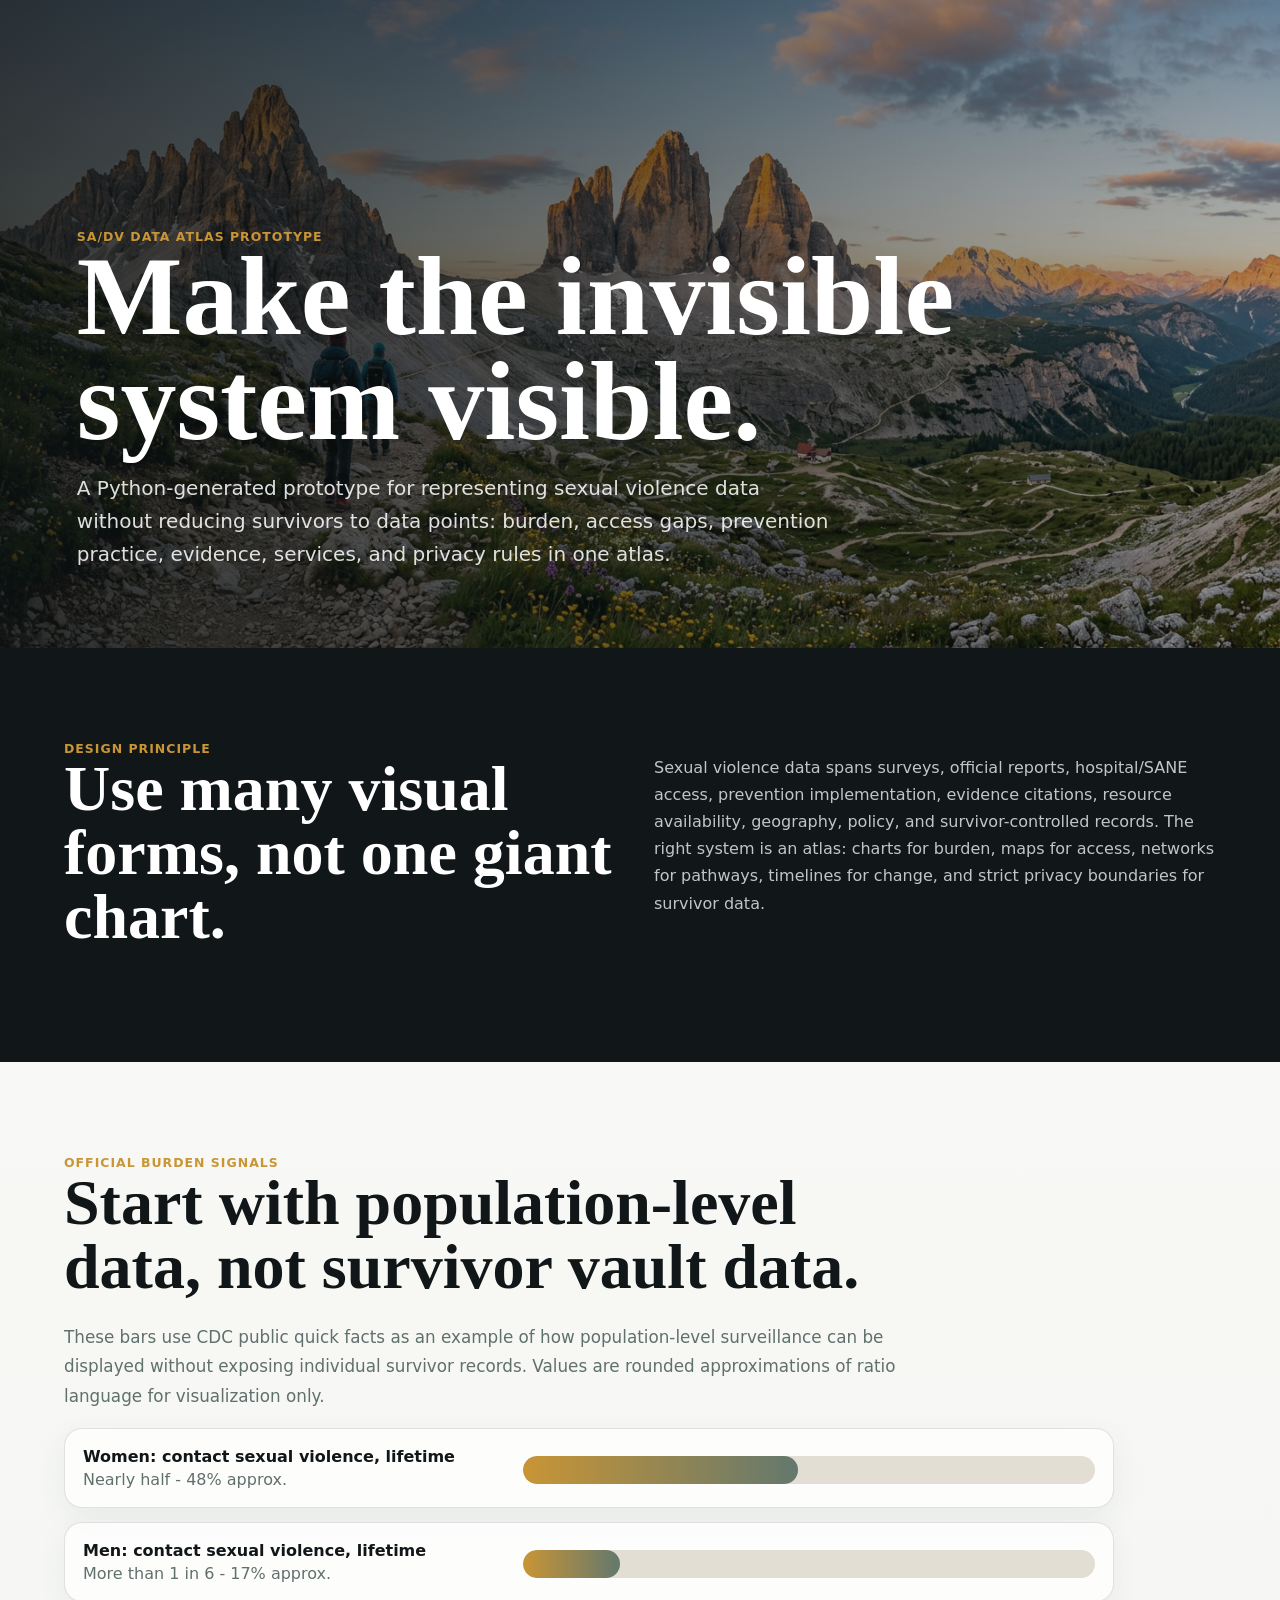
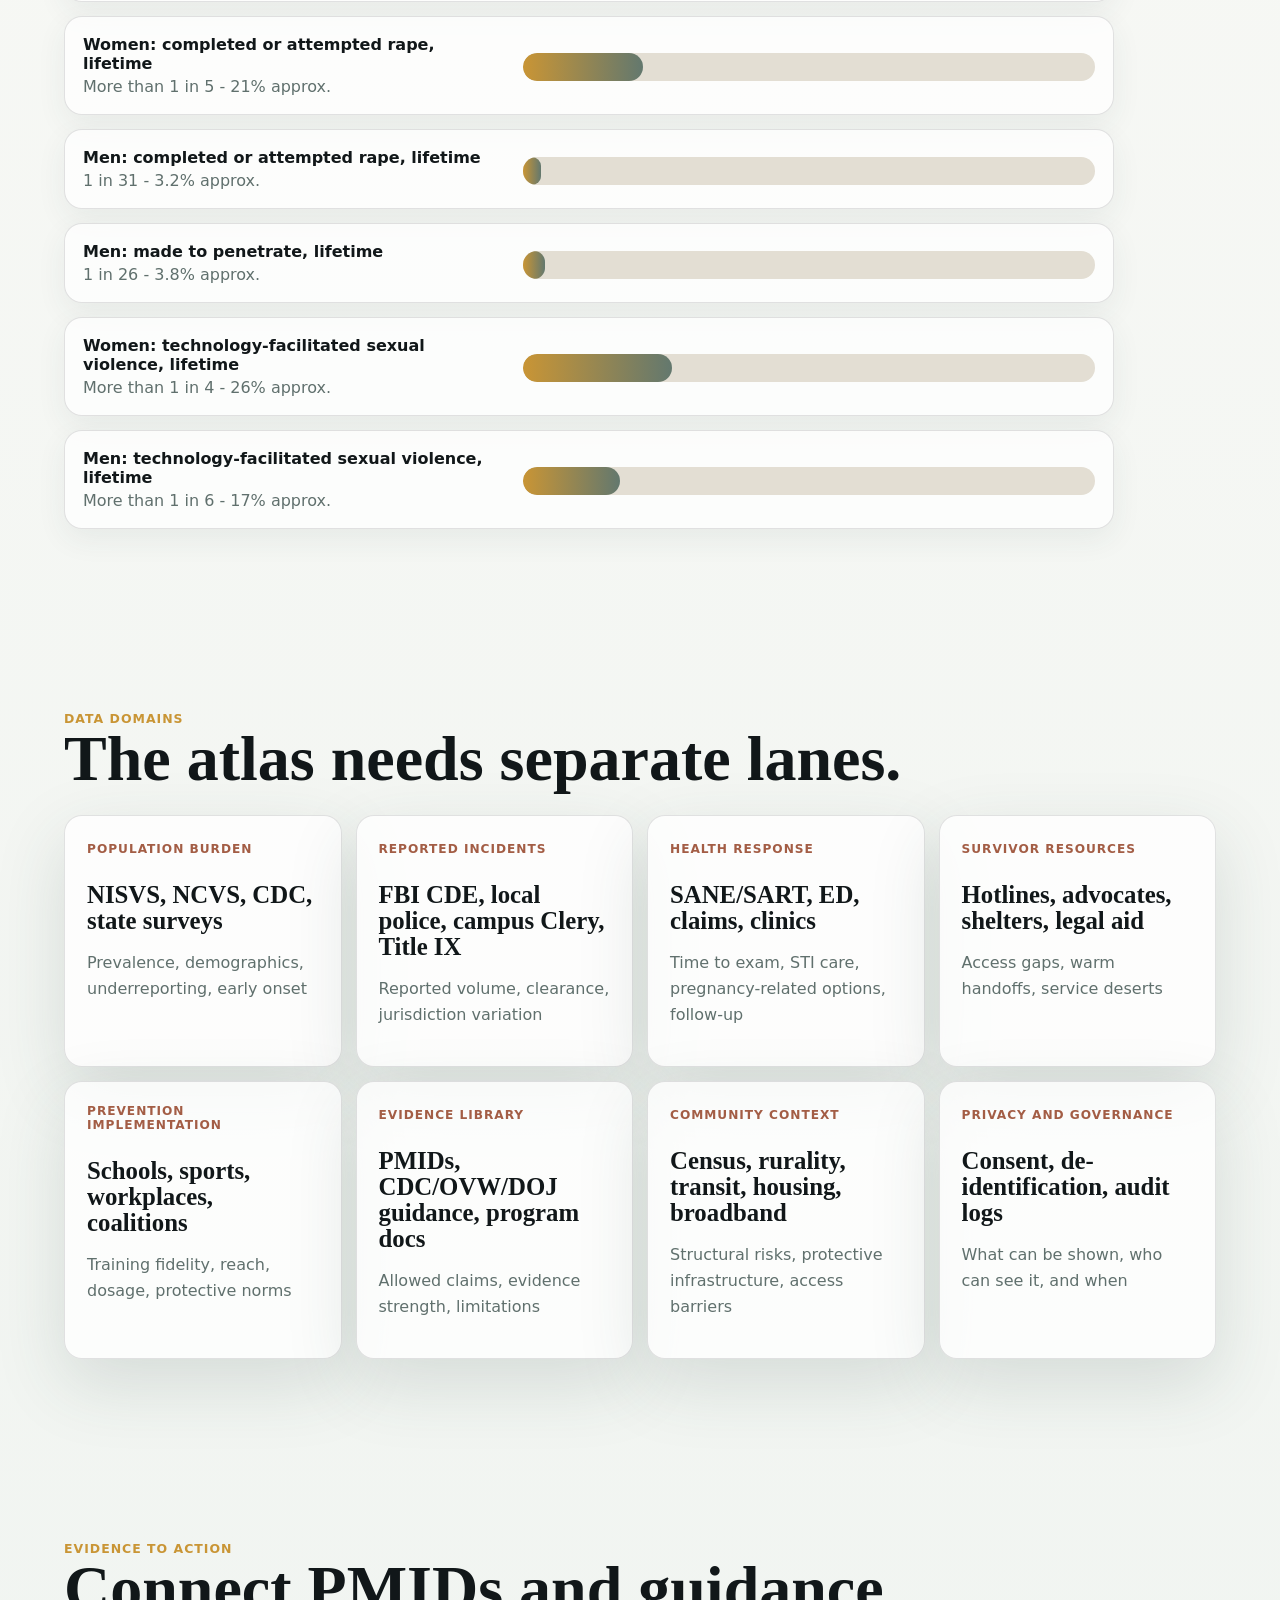
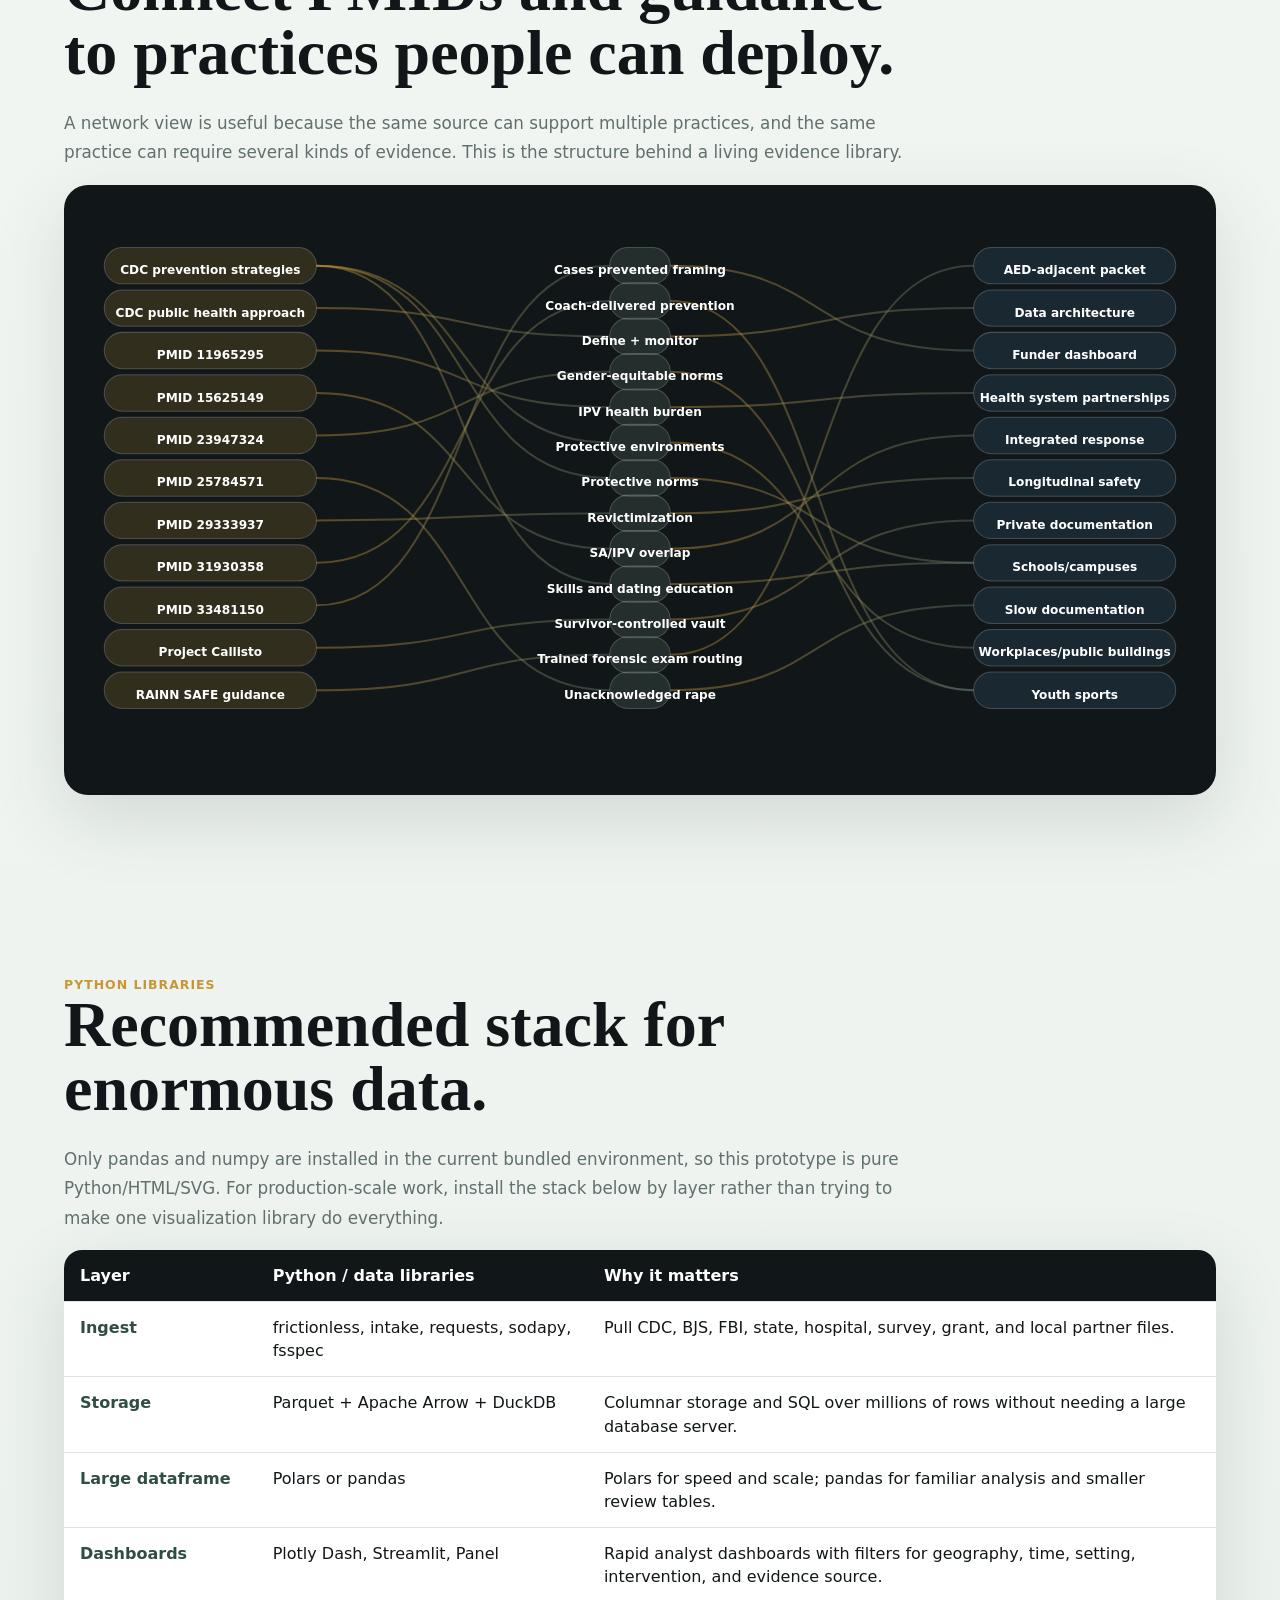
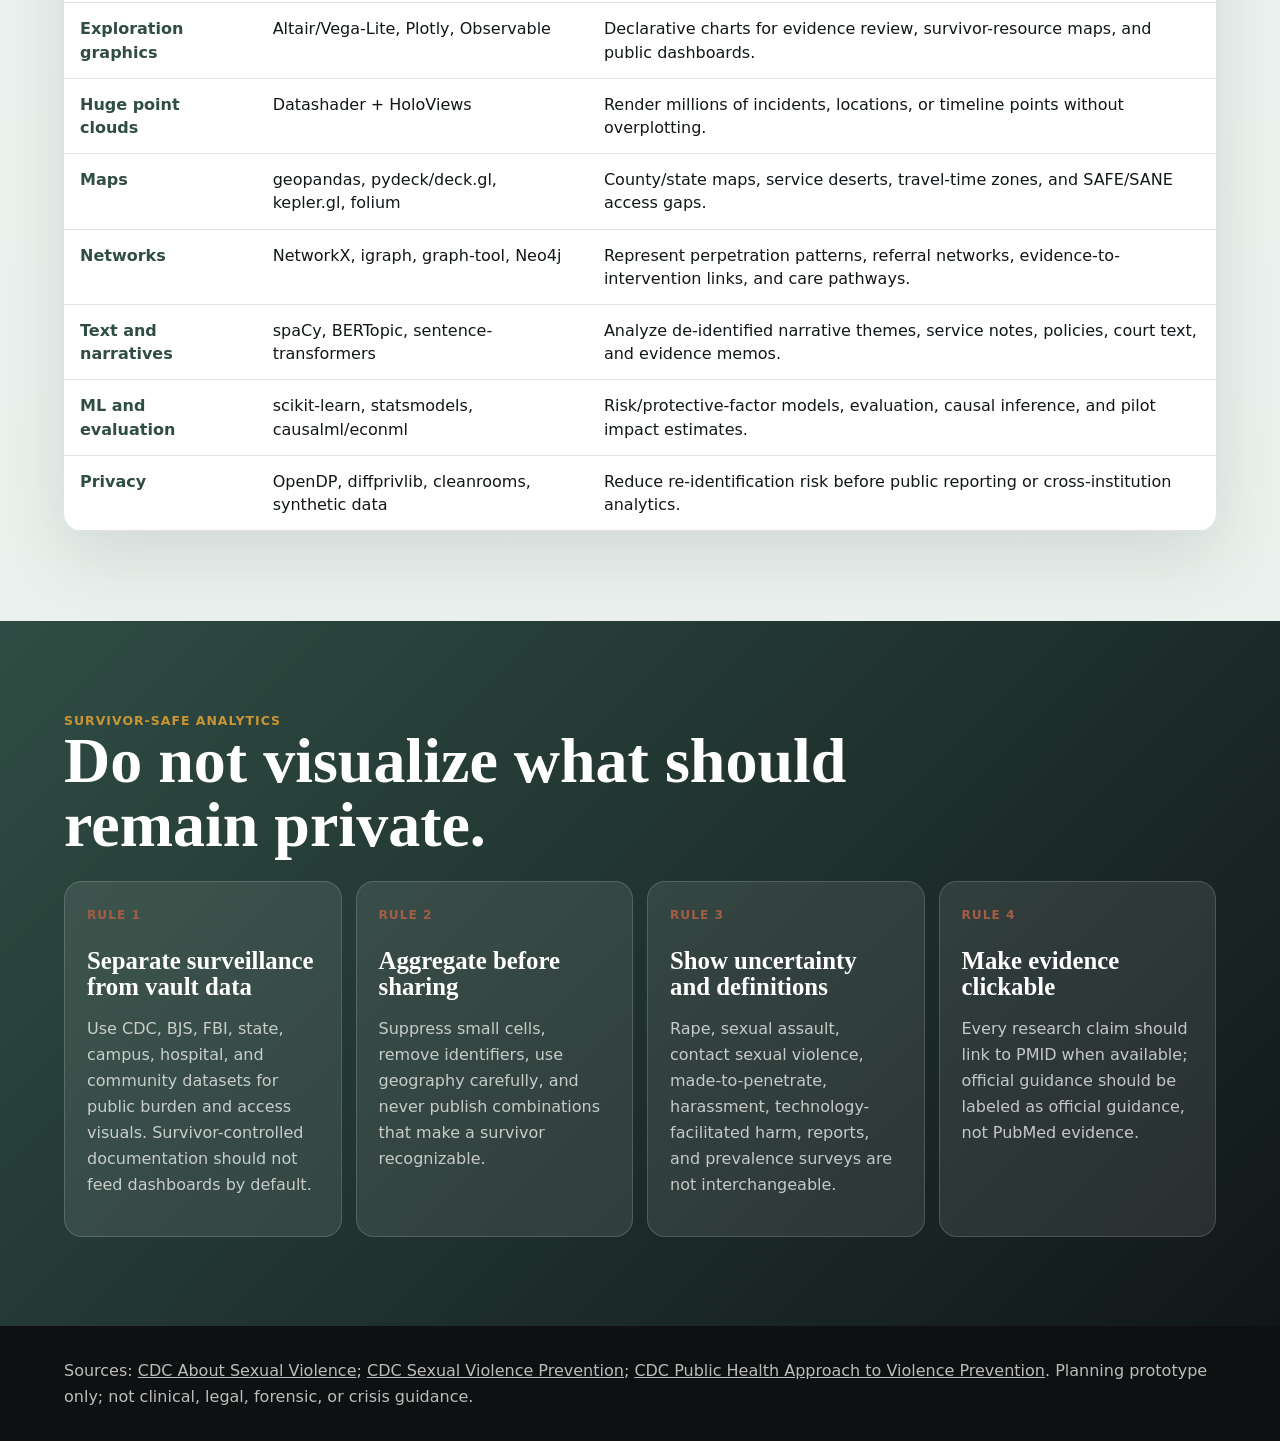
==== data-atlas.html @ 8b02bdd7 "Add survivor-centered redesign prototype" ====
<!doctype html>
<html lang="en">
<head>
  <meta charset="utf-8" />
  <meta name="viewport" content="width=device-width, initial-scale=1" />
  <title>SA/DV Data Atlas Prototype</title>
  <style>
    :root {
      --ink:#111719; --muted:#60706d; --paper:#f7f4ed; --white:#fff;
      --moss:#2f4d44; --sage:#63786e; --clay:#a35d45; --gold:#c99535; --blue:#365f7f;
      --line:rgba(17,23,25,.12); --shadow:0 24px 70px rgba(47,77,68,.15);
    }
    * { box-sizing:border-box; }
    body { margin:0; background:linear-gradient(180deg,#fbfaf7,#e8f0ec); color:var(--ink); font-family:Avenir Next,Segoe UI,system-ui,sans-serif; }
    header { min-height:72vh; padding:6vw; color:#fff; display:grid; align-content:end; background:linear-gradient(90deg,rgba(12,18,19,.82),rgba(12,18,19,.32)), url('./assets/mountain-path-resilience.png') center/cover; }
    h1,h2,h3 { font-family:Iowan Old Style, Palatino, Georgia, serif; letter-spacing:0; }
    h1 { max-width:880px; margin:0 0 18px; font-size:clamp(3rem,9vw,7rem); line-height:.94; }
    header p { max-width:760px; margin:0; color:rgba(255,255,255,.86); font-size:1.25rem; line-height:1.65; }
    main { padding:0; }
    section { padding:clamp(48px,7vw,92px) clamp(18px,5vw,72px); }
    .intro { background:#111719; color:#fff; display:grid; gap:28px; grid-template-columns:repeat(auto-fit,minmax(280px,1fr)); }
    .intro p { color:rgba(255,255,255,.75); line-height:1.7; }
    .kicker { color:var(--gold); font-weight:900; letter-spacing:.08em; text-transform:uppercase; font-size:.78rem; }
    h2 { max-width:880px; margin:0 0 24px; font-size:clamp(2rem,5vw,4.8rem); line-height:1; }
    .note { max-width:840px; color:var(--muted); line-height:1.75; font-size:1.05rem; }
    .bars { display:grid; gap:14px; max-width:1050px; }
    .bar-row { display:grid; grid-template-columns:minmax(260px,420px) 1fr; gap:20px; align-items:center; padding:18px; background:rgba(255,255,255,.72); border:1px solid var(--line); border-radius:18px; box-shadow:0 10px 30px rgba(47,77,68,.07); }
    .bar-row strong,.bar-row span { display:block; }
    .bar-row span { color:var(--muted); margin-top:4px; }
    .bar { display:block; height:28px; border-radius:999px; background:#e3ded3; overflow:hidden; }
    .bar i { display:block; height:100%; border-radius:999px; background:linear-gradient(90deg,var(--gold),var(--sage)); }
    .cards { display:grid; grid-template-columns:repeat(auto-fit,minmax(240px,1fr)); gap:14px; }
    .cards article { min-height:210px; padding:22px; border-radius:18px; background:rgba(255,255,255,.78); border:1px solid var(--line); box-shadow:var(--shadow); }
    .cards span { display:inline-block; color:var(--clay); font-weight:900; font-size:.76rem; letter-spacing:.08em; text-transform:uppercase; margin-bottom:26px; }
    .cards h3 { margin:0 0 10px; font-size:1.55rem; line-height:1.05; }
    .cards p { color:var(--muted); line-height:1.62; }
    .network-wrap { overflow:auto; border-radius:24px; background:#111719; padding:20px; box-shadow:var(--shadow); }
    .network { min-width:980px; width:100%; }
    .network path { fill:none; stroke:url(#line); stroke-width:2; opacity:.42; }
    .node rect { fill:rgba(255,255,255,.1); stroke:rgba(255,255,255,.2); }
    .node.source rect { fill:rgba(201,149,53,.18); }
    .node.bridge rect { fill:rgba(99,120,110,.24); }
    .node.target rect { fill:rgba(54,95,127,.24); }
    .node text { fill:#fff; font-size:12px; font-weight:800; text-anchor:middle; dominant-baseline:middle; }
    table { width:100%; border-collapse:collapse; background:#fff; border-radius:18px; overflow:hidden; box-shadow:var(--shadow); }
    th,td { padding:14px 16px; border-bottom:1px solid var(--line); vertical-align:top; text-align:left; line-height:1.45; }
    th { background:#111719; color:#fff; }
    td:first-child { font-weight:900; color:var(--moss); }
    .privacy { background:linear-gradient(135deg,#2f4d44,#111719); color:#fff; }
    .privacy .cards article { background:rgba(255,255,255,.09); border-color:rgba(255,255,255,.16); box-shadow:none; }
    .privacy .cards p { color:rgba(255,255,255,.72); }
    .privacy .cards h3 { color:#fff; }
    footer { padding:32px clamp(18px,5vw,72px); background:#0e1011; color:rgba(255,255,255,.72); line-height:1.6; }
    a { color:inherit; }
    
    @media (max-width:720px) {
      header { min-height:72vh; padding:24px; background-position:38% center; }
      h1 { font-size:clamp(2.6rem,14vw,4.8rem); }
      header p { font-size:1.05rem; }
      section { padding:44px 18px; }
      .bar-row { grid-template-columns:1fr; }
      .cards article { min-height:auto; }
      table { display:block; overflow-x:auto; white-space:normal; }
      th,td { min-width:12rem; }
      .network-wrap { margin-inline:-18px; border-radius:0; }
    }

  </style>
</head>
<body>
<header>
  <span class="kicker">SA/DV Data Atlas Prototype</span>
  <h1>Make the invisible system visible.</h1>
  <p>A Python-generated prototype for representing sexual violence data without reducing survivors to data points: burden, access gaps, prevention practice, evidence, services, and privacy rules in one atlas.</p>
</header>
<main>
  <section class="intro">
    <div>
      <span class="kicker">Design principle</span>
      <h2>Use many visual forms, not one giant chart.</h2>
    </div>
    <p>Sexual violence data spans surveys, official reports, hospital/SANE access, prevention implementation, evidence citations, resource availability, geography, policy, and survivor-controlled records. The right system is an atlas: charts for burden, maps for access, networks for pathways, timelines for change, and strict privacy boundaries for survivor data.</p>
  </section>

  <section>
    <span class="kicker">Official burden signals</span>
    <h2>Start with population-level data, not survivor vault data.</h2>
    <p class="note">These bars use CDC public quick facts as an example of how population-level surveillance can be displayed without exposing individual survivor records. Values are rounded approximations of ratio language for visualization only.</p>
    <div class="bars">

            <article class="bar-row">
              <div>
                <strong>Women: contact sexual violence, lifetime</strong>
                <span>Nearly half - 48% approx.</span>
              </div>
              <a href="https://www.cdc.gov/sexual-violence/about/index.html" target="_blank" rel="noreferrer" aria-label="Open source for Women: contact sexual violence, lifetime">
                <span class="bar"><i style="width:48%"></i></span>
              </a>
            </article>
            

            <article class="bar-row">
              <div>
                <strong>Men: contact sexual violence, lifetime</strong>
                <span>More than 1 in 6 - 17% approx.</span>
              </div>
              <a href="https://www.cdc.gov/sexual-violence/about/index.html" target="_blank" rel="noreferrer" aria-label="Open source for Men: contact sexual violence, lifetime">
                <span class="bar"><i style="width:17%"></i></span>
              </a>
            </article>
            

            <article class="bar-row">
              <div>
                <strong>Women: completed or attempted rape, lifetime</strong>
                <span>More than 1 in 5 - 21% approx.</span>
              </div>
              <a href="https://www.cdc.gov/sexual-violence/about/index.html" target="_blank" rel="noreferrer" aria-label="Open source for Women: completed or attempted rape, lifetime">
                <span class="bar"><i style="width:21%"></i></span>
              </a>
            </article>
            

            <article class="bar-row">
              <div>
                <strong>Men: completed or attempted rape, lifetime</strong>
                <span>1 in 31 - 3.2% approx.</span>
              </div>
              <a href="https://www.cdc.gov/sexual-violence/about/index.html" target="_blank" rel="noreferrer" aria-label="Open source for Men: completed or attempted rape, lifetime">
                <span class="bar"><i style="width:3.2%"></i></span>
              </a>
            </article>
            

            <article class="bar-row">
              <div>
                <strong>Men: made to penetrate, lifetime</strong>
                <span>1 in 26 - 3.8% approx.</span>
              </div>
              <a href="https://www.cdc.gov/sexual-violence/about/index.html" target="_blank" rel="noreferrer" aria-label="Open source for Men: made to penetrate, lifetime">
                <span class="bar"><i style="width:3.8%"></i></span>
              </a>
            </article>
            

            <article class="bar-row">
              <div>
                <strong>Women: technology-facilitated sexual violence, lifetime</strong>
                <span>More than 1 in 4 - 26% approx.</span>
              </div>
              <a href="https://www.cdc.gov/sexual-violence/about/index.html" target="_blank" rel="noreferrer" aria-label="Open source for Women: technology-facilitated sexual violence, lifetime">
                <span class="bar"><i style="width:26%"></i></span>
              </a>
            </article>
            

            <article class="bar-row">
              <div>
                <strong>Men: technology-facilitated sexual violence, lifetime</strong>
                <span>More than 1 in 6 - 17% approx.</span>
              </div>
              <a href="https://www.cdc.gov/sexual-violence/about/index.html" target="_blank" rel="noreferrer" aria-label="Open source for Men: technology-facilitated sexual violence, lifetime">
                <span class="bar"><i style="width:17%"></i></span>
              </a>
            </article>
            
</div>
  </section>

  <section>
    <span class="kicker">Data domains</span>
    <h2>The atlas needs separate lanes.</h2>
    <div class="cards">
<article><span>Population burden</span><h3>NISVS, NCVS, CDC, state surveys</h3><p>Prevalence, demographics, underreporting, early onset</p></article>
<article><span>Reported incidents</span><h3>FBI CDE, local police, campus Clery, Title IX</h3><p>Reported volume, clearance, jurisdiction variation</p></article>
<article><span>Health response</span><h3>SANE/SART, ED, claims, clinics</h3><p>Time to exam, STI care, pregnancy-related options, follow-up</p></article>
<article><span>Survivor resources</span><h3>Hotlines, advocates, shelters, legal aid</h3><p>Access gaps, warm handoffs, service deserts</p></article>
<article><span>Prevention implementation</span><h3>Schools, sports, workplaces, coalitions</h3><p>Training fidelity, reach, dosage, protective norms</p></article>
<article><span>Evidence library</span><h3>PMIDs, CDC/OVW/DOJ guidance, program docs</h3><p>Allowed claims, evidence strength, limitations</p></article>
<article><span>Community context</span><h3>Census, rurality, transit, housing, broadband</h3><p>Structural risks, protective infrastructure, access barriers</p></article>
<article><span>Privacy and governance</span><h3>Consent, de-identification, audit logs</h3><p>What can be shown, who can see it, and when</p></article>
</div>
  </section>

  <section>
    <span class="kicker">Evidence to action</span>
    <h2>Connect PMIDs and guidance to practices people can deploy.</h2>
    <p class="note">A network view is useful because the same source can support multiple practices, and the same practice can require several kinds of evidence. This is the structure behind a living evidence library.</p>
    <div class="network-wrap"><svg class="network" viewBox="0 0 1100 560" role="img" aria-label="Evidence to practice network">
<defs><linearGradient id="line" x1="0" x2="1"><stop stop-color="#c99535"/><stop offset="1" stop-color="#63786e"/></linearGradient></defs>
<path d="M 230 102.0 C 390 102.0, 360 130.0, 520 130.0" />
<path d="M 580 130.0 C 740 130.0, 710 102.0, 880 102.0" />
<path d="M 230 60.0 C 390 60.0, 360 270.0, 520 270.0" />
<path d="M 580 270.0 C 740 270.0, 710 354.0, 880 354.0" />
<path d="M 230 60.0 C 390 60.0, 360 375.0, 520 375.0" />
<path d="M 580 375.0 C 740 375.0, 710 354.0, 880 354.0" />
<path d="M 230 60.0 C 390 60.0, 360 235.0, 520 235.0" />
<path d="M 580 235.0 C 740 235.0, 710 438.0, 880 438.0" />
<path d="M 230 354.0 C 390 354.0, 360 95.0, 520 95.0" />
<path d="M 580 95.0 C 740 95.0, 710 480.0, 880 480.0" />
<path d="M 230 396.0 C 390 396.0, 360 60.0, 520 60.0" />
<path d="M 580 60.0 C 740 60.0, 710 144.0, 880 144.0" />
<path d="M 230 228.0 C 390 228.0, 360 165.0, 520 165.0" />
<path d="M 580 165.0 C 740 165.0, 710 480.0, 880 480.0" />
<path d="M 230 186.0 C 390 186.0, 360 340.0, 520 340.0" />
<path d="M 580 340.0 C 740 340.0, 710 228.0, 880 228.0" />
<path d="M 230 144.0 C 390 144.0, 360 200.0, 520 200.0" />
<path d="M 580 200.0 C 740 200.0, 710 186.0, 880 186.0" />
<path d="M 230 270.0 C 390 270.0, 360 480.0, 520 480.0" />
<path d="M 580 480.0 C 740 480.0, 710 396.0, 880 396.0" />
<path d="M 230 312.0 C 390 312.0, 360 305.0, 520 305.0" />
<path d="M 580 305.0 C 740 305.0, 710 270.0, 880 270.0" />
<path d="M 230 438.0 C 390 438.0, 360 410.0, 520 410.0" />
<path d="M 580 410.0 C 740 410.0, 710 312.0, 880 312.0" />
<path d="M 230 480.0 C 390 480.0, 360 445.0, 520 445.0" />
<path d="M 580 445.0 C 740 445.0, 710 60.0, 880 60.0" />
<g class="node source"><rect x="20" y="42.0" width="210" height="36" rx="18"/><text x="125" y="65.0">CDC prevention strategies</text></g>
<g class="node source"><rect x="20" y="84.0" width="210" height="36" rx="18"/><text x="125" y="107.0">CDC public health approach</text></g>
<g class="node source"><rect x="20" y="126.0" width="210" height="36" rx="18"/><text x="125" y="149.0">PMID 11965295</text></g>
<g class="node source"><rect x="20" y="168.0" width="210" height="36" rx="18"/><text x="125" y="191.0">PMID 15625149</text></g>
<g class="node source"><rect x="20" y="210.0" width="210" height="36" rx="18"/><text x="125" y="233.0">PMID 23947324</text></g>
<g class="node source"><rect x="20" y="252.0" width="210" height="36" rx="18"/><text x="125" y="275.0">PMID 25784571</text></g>
<g class="node source"><rect x="20" y="294.0" width="210" height="36" rx="18"/><text x="125" y="317.0">PMID 29333937</text></g>
<g class="node source"><rect x="20" y="336.0" width="210" height="36" rx="18"/><text x="125" y="359.0">PMID 31930358</text></g>
<g class="node source"><rect x="20" y="378.0" width="210" height="36" rx="18"/><text x="125" y="401.0">PMID 33481150</text></g>
<g class="node source"><rect x="20" y="420.0" width="210" height="36" rx="18"/><text x="125" y="443.0">Project Callisto</text></g>
<g class="node source"><rect x="20" y="462.0" width="210" height="36" rx="18"/><text x="125" y="485.0">RAINN SAFE guidance</text></g>
<g class="node bridge"><rect x="520" y="42.0" width="60" height="36" rx="18"/><text x="550" y="65.0">Cases prevented framing</text></g>
<g class="node bridge"><rect x="520" y="77.0" width="60" height="36" rx="18"/><text x="550" y="100.0">Coach-delivered prevention</text></g>
<g class="node bridge"><rect x="520" y="112.0" width="60" height="36" rx="18"/><text x="550" y="135.0">Define + monitor</text></g>
<g class="node bridge"><rect x="520" y="147.0" width="60" height="36" rx="18"/><text x="550" y="170.0">Gender-equitable norms</text></g>
<g class="node bridge"><rect x="520" y="182.0" width="60" height="36" rx="18"/><text x="550" y="205.0">IPV health burden</text></g>
<g class="node bridge"><rect x="520" y="217.0" width="60" height="36" rx="18"/><text x="550" y="240.0">Protective environments</text></g>
<g class="node bridge"><rect x="520" y="252.0" width="60" height="36" rx="18"/><text x="550" y="275.0">Protective norms</text></g>
<g class="node bridge"><rect x="520" y="287.0" width="60" height="36" rx="18"/><text x="550" y="310.0">Revictimization</text></g>
<g class="node bridge"><rect x="520" y="322.0" width="60" height="36" rx="18"/><text x="550" y="345.0">SA/IPV overlap</text></g>
<g class="node bridge"><rect x="520" y="357.0" width="60" height="36" rx="18"/><text x="550" y="380.0">Skills and dating education</text></g>
<g class="node bridge"><rect x="520" y="392.0" width="60" height="36" rx="18"/><text x="550" y="415.0">Survivor-controlled vault</text></g>
<g class="node bridge"><rect x="520" y="427.0" width="60" height="36" rx="18"/><text x="550" y="450.0">Trained forensic exam routing</text></g>
<g class="node bridge"><rect x="520" y="462.0" width="60" height="36" rx="18"/><text x="550" y="485.0">Unacknowledged rape</text></g>
<g class="node target"><rect x="880" y="42.0" width="200" height="36" rx="18"/><text x="980" y="65.0">AED-adjacent packet</text></g>
<g class="node target"><rect x="880" y="84.0" width="200" height="36" rx="18"/><text x="980" y="107.0">Data architecture</text></g>
<g class="node target"><rect x="880" y="126.0" width="200" height="36" rx="18"/><text x="980" y="149.0">Funder dashboard</text></g>
<g class="node target"><rect x="880" y="168.0" width="200" height="36" rx="18"/><text x="980" y="191.0">Health system partnerships</text></g>
<g class="node target"><rect x="880" y="210.0" width="200" height="36" rx="18"/><text x="980" y="233.0">Integrated response</text></g>
<g class="node target"><rect x="880" y="252.0" width="200" height="36" rx="18"/><text x="980" y="275.0">Longitudinal safety</text></g>
<g class="node target"><rect x="880" y="294.0" width="200" height="36" rx="18"/><text x="980" y="317.0">Private documentation</text></g>
<g class="node target"><rect x="880" y="336.0" width="200" height="36" rx="18"/><text x="980" y="359.0">Schools/campuses</text></g>
<g class="node target"><rect x="880" y="378.0" width="200" height="36" rx="18"/><text x="980" y="401.0">Slow documentation</text></g>
<g class="node target"><rect x="880" y="420.0" width="200" height="36" rx="18"/><text x="980" y="443.0">Workplaces/public buildings</text></g>
<g class="node target"><rect x="880" y="462.0" width="200" height="36" rx="18"/><text x="980" y="485.0">Youth sports</text></g>
</svg></div>
  </section>

  <section>
    <span class="kicker">Python libraries</span>
    <h2>Recommended stack for enormous data.</h2>
    <p class="note">Only pandas and numpy are installed in the current bundled environment, so this prototype is pure Python/HTML/SVG. For production-scale work, install the stack below by layer rather than trying to make one visualization library do everything.</p>
    <table><thead><tr><th>Layer</th><th>Python / data libraries</th><th>Why it matters</th></tr></thead><tbody>
<tr><td>Ingest</td><td>frictionless, intake, requests, sodapy, fsspec</td><td>Pull CDC, BJS, FBI, state, hospital, survey, grant, and local partner files.</td></tr>
<tr><td>Storage</td><td>Parquet + Apache Arrow + DuckDB</td><td>Columnar storage and SQL over millions of rows without needing a large database server.</td></tr>
<tr><td>Large dataframe</td><td>Polars or pandas</td><td>Polars for speed and scale; pandas for familiar analysis and smaller review tables.</td></tr>
<tr><td>Dashboards</td><td>Plotly Dash, Streamlit, Panel</td><td>Rapid analyst dashboards with filters for geography, time, setting, intervention, and evidence source.</td></tr>
<tr><td>Exploration graphics</td><td>Altair/Vega-Lite, Plotly, Observable</td><td>Declarative charts for evidence review, survivor-resource maps, and public dashboards.</td></tr>
<tr><td>Huge point clouds</td><td>Datashader + HoloViews</td><td>Render millions of incidents, locations, or timeline points without overplotting.</td></tr>
<tr><td>Maps</td><td>geopandas, pydeck/deck.gl, kepler.gl, folium</td><td>County/state maps, service deserts, travel-time zones, and SAFE/SANE access gaps.</td></tr>
<tr><td>Networks</td><td>NetworkX, igraph, graph-tool, Neo4j</td><td>Represent perpetration patterns, referral networks, evidence-to-intervention links, and care pathways.</td></tr>
<tr><td>Text and narratives</td><td>spaCy, BERTopic, sentence-transformers</td><td>Analyze de-identified narrative themes, service notes, policies, court text, and evidence memos.</td></tr>
<tr><td>ML and evaluation</td><td>scikit-learn, statsmodels, causalml/econml</td><td>Risk/protective-factor models, evaluation, causal inference, and pilot impact estimates.</td></tr>
<tr><td>Privacy</td><td>OpenDP, diffprivlib, cleanrooms, synthetic data</td><td>Reduce re-identification risk before public reporting or cross-institution analytics.</td></tr>
</tbody></table>
  </section>

  <section class="privacy">
    <span class="kicker">Survivor-safe analytics</span>
    <h2>Do not visualize what should remain private.</h2>
    <div class="cards">
<article><span>Rule 1</span><h3>Separate surveillance from vault data</h3><p>Use CDC, BJS, FBI, state, campus, hospital, and community datasets for public burden and access visuals. Survivor-controlled documentation should not feed dashboards by default.</p></article>
<article><span>Rule 2</span><h3>Aggregate before sharing</h3><p>Suppress small cells, remove identifiers, use geography carefully, and never publish combinations that make a survivor recognizable.</p></article>
<article><span>Rule 3</span><h3>Show uncertainty and definitions</h3><p>Rape, sexual assault, contact sexual violence, made-to-penetrate, harassment, technology-facilitated harm, reports, and prevalence surveys are not interchangeable.</p></article>
<article><span>Rule 4</span><h3>Make evidence clickable</h3><p>Every research claim should link to PMID when available; official guidance should be labeled as official guidance, not PubMed evidence.</p></article>
</div>
  </section>
</main>
<footer>
  Sources: <a href="https://www.cdc.gov/sexual-violence/about/index.html">CDC About Sexual Violence</a>; <a href="https://www.cdc.gov/sexual-violence/prevention/index.html">CDC Sexual Violence Prevention</a>; <a href="https://www.cdc.gov/violence-prevention/about/about-the-public-health-approach-to-violence-prevention.html">CDC Public Health Approach to Violence Prevention</a>. Planning prototype only; not clinical, legal, forensic, or crisis guidance.
</footer>
</body>
</html>
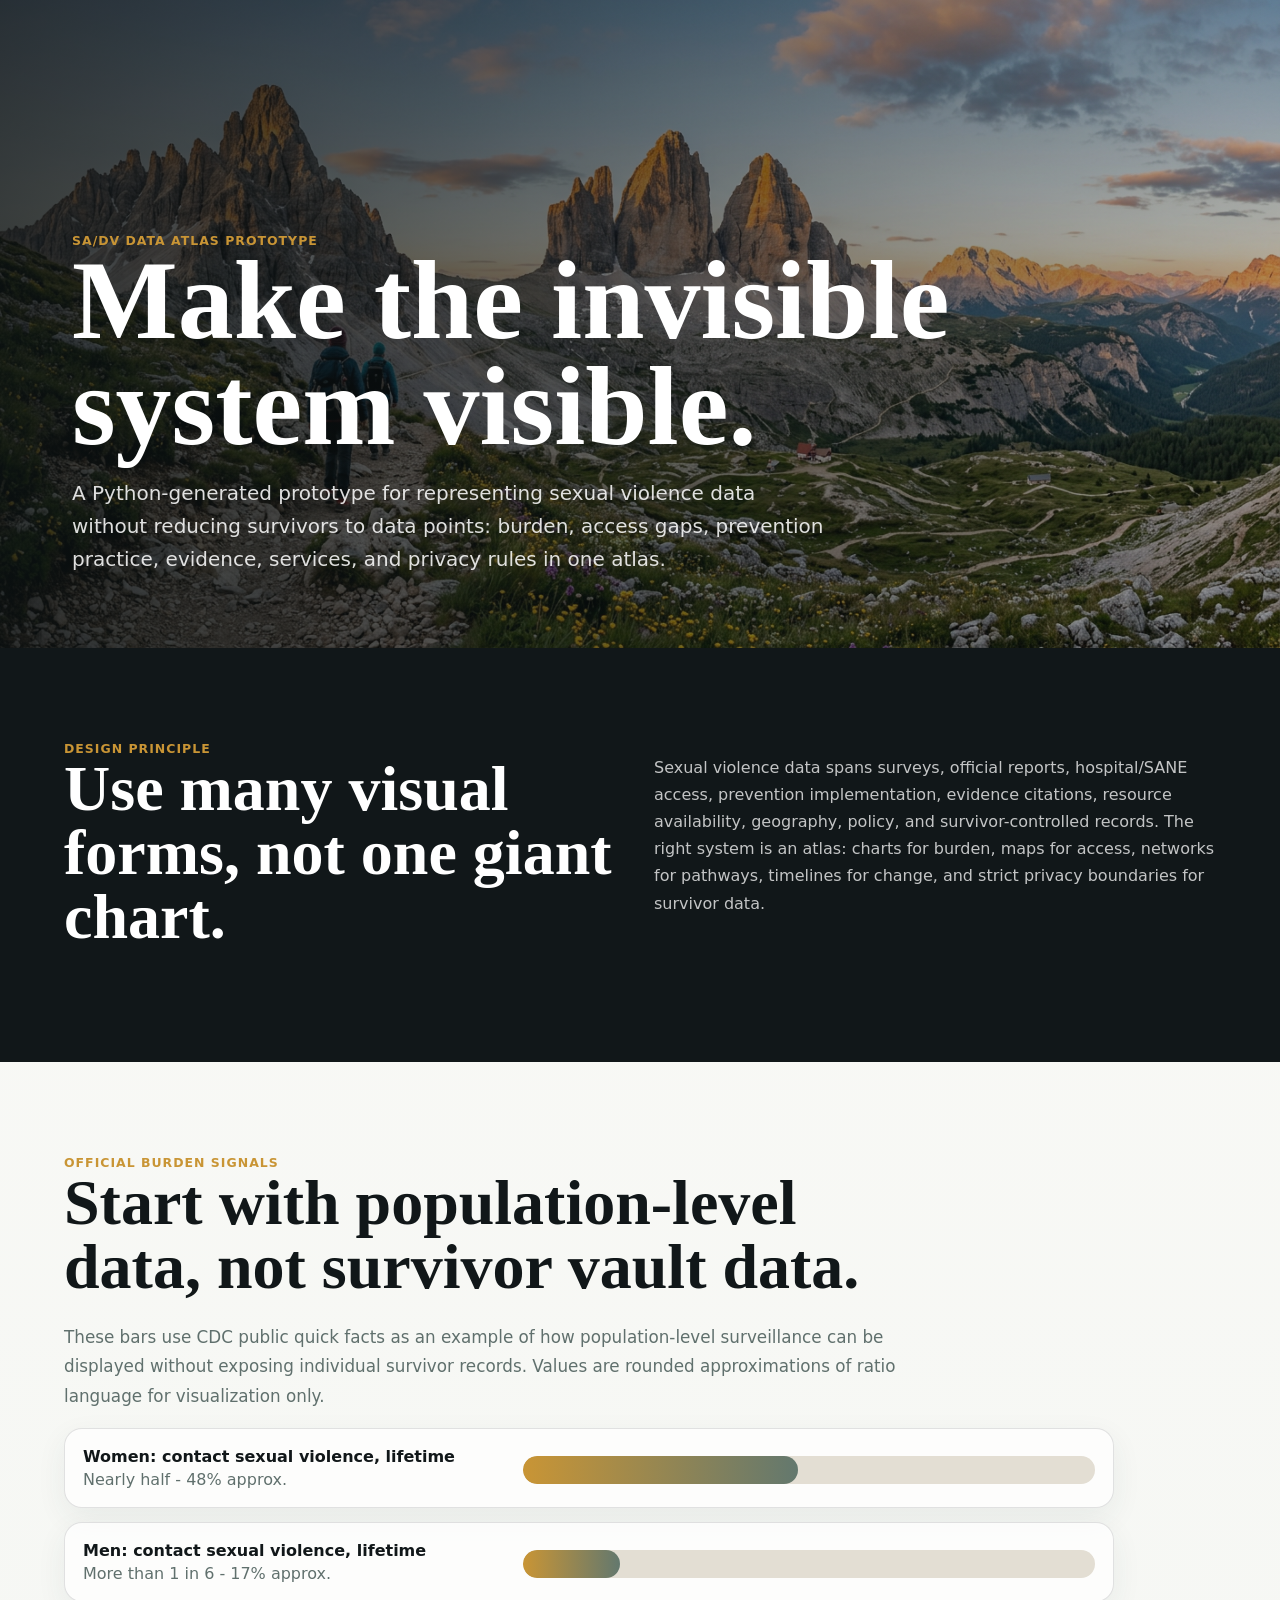
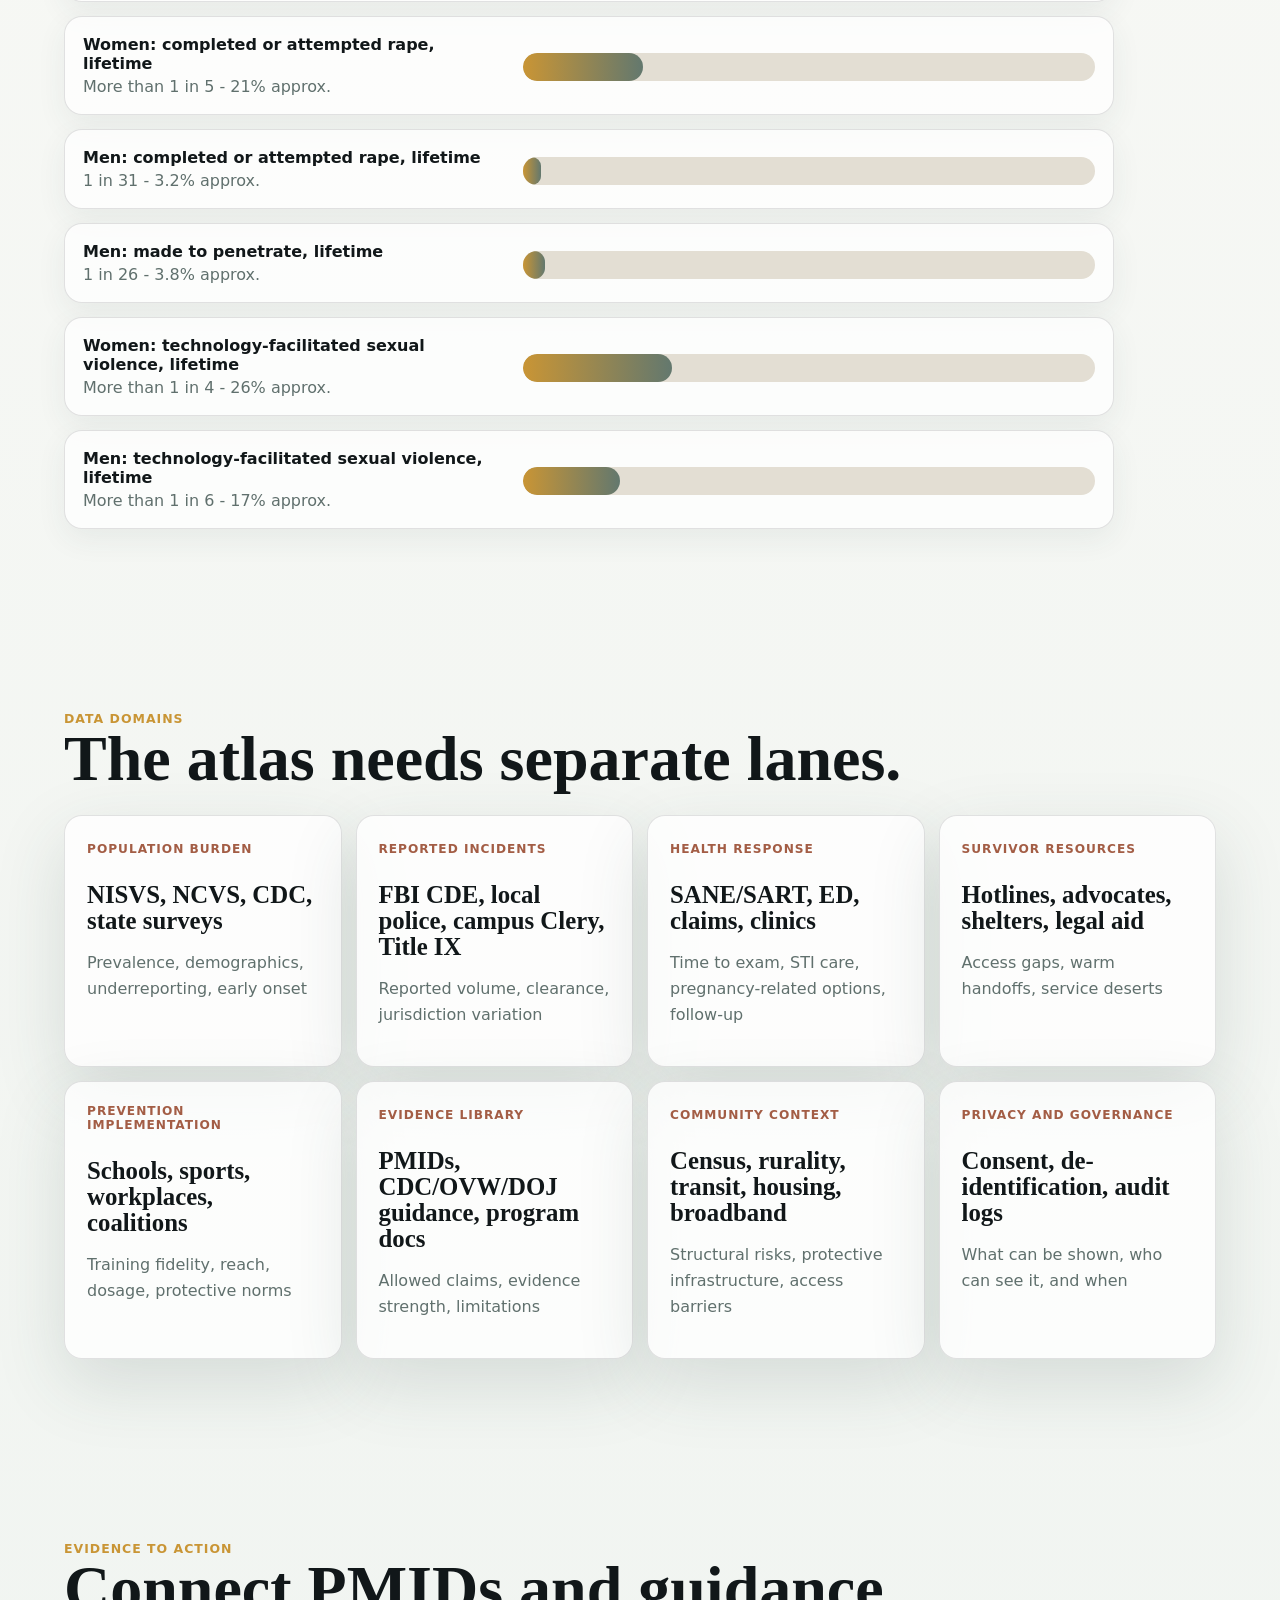
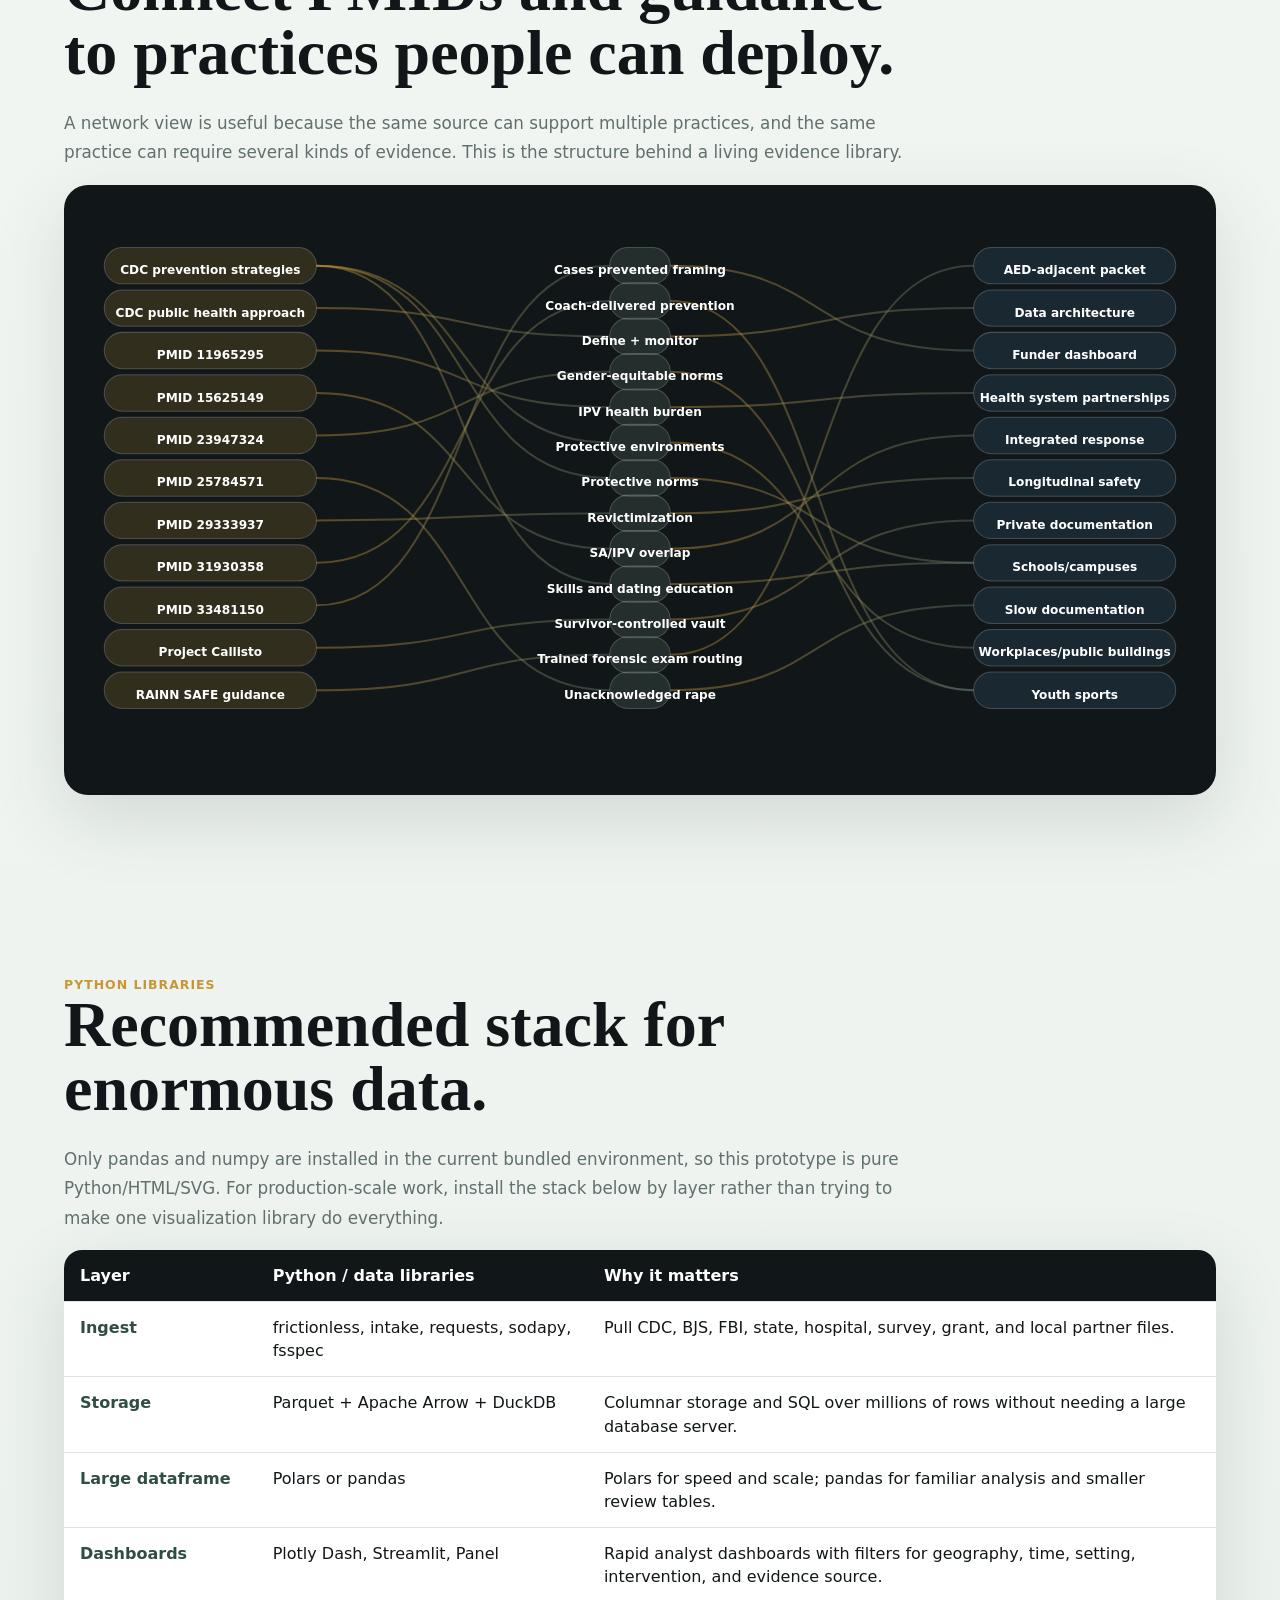
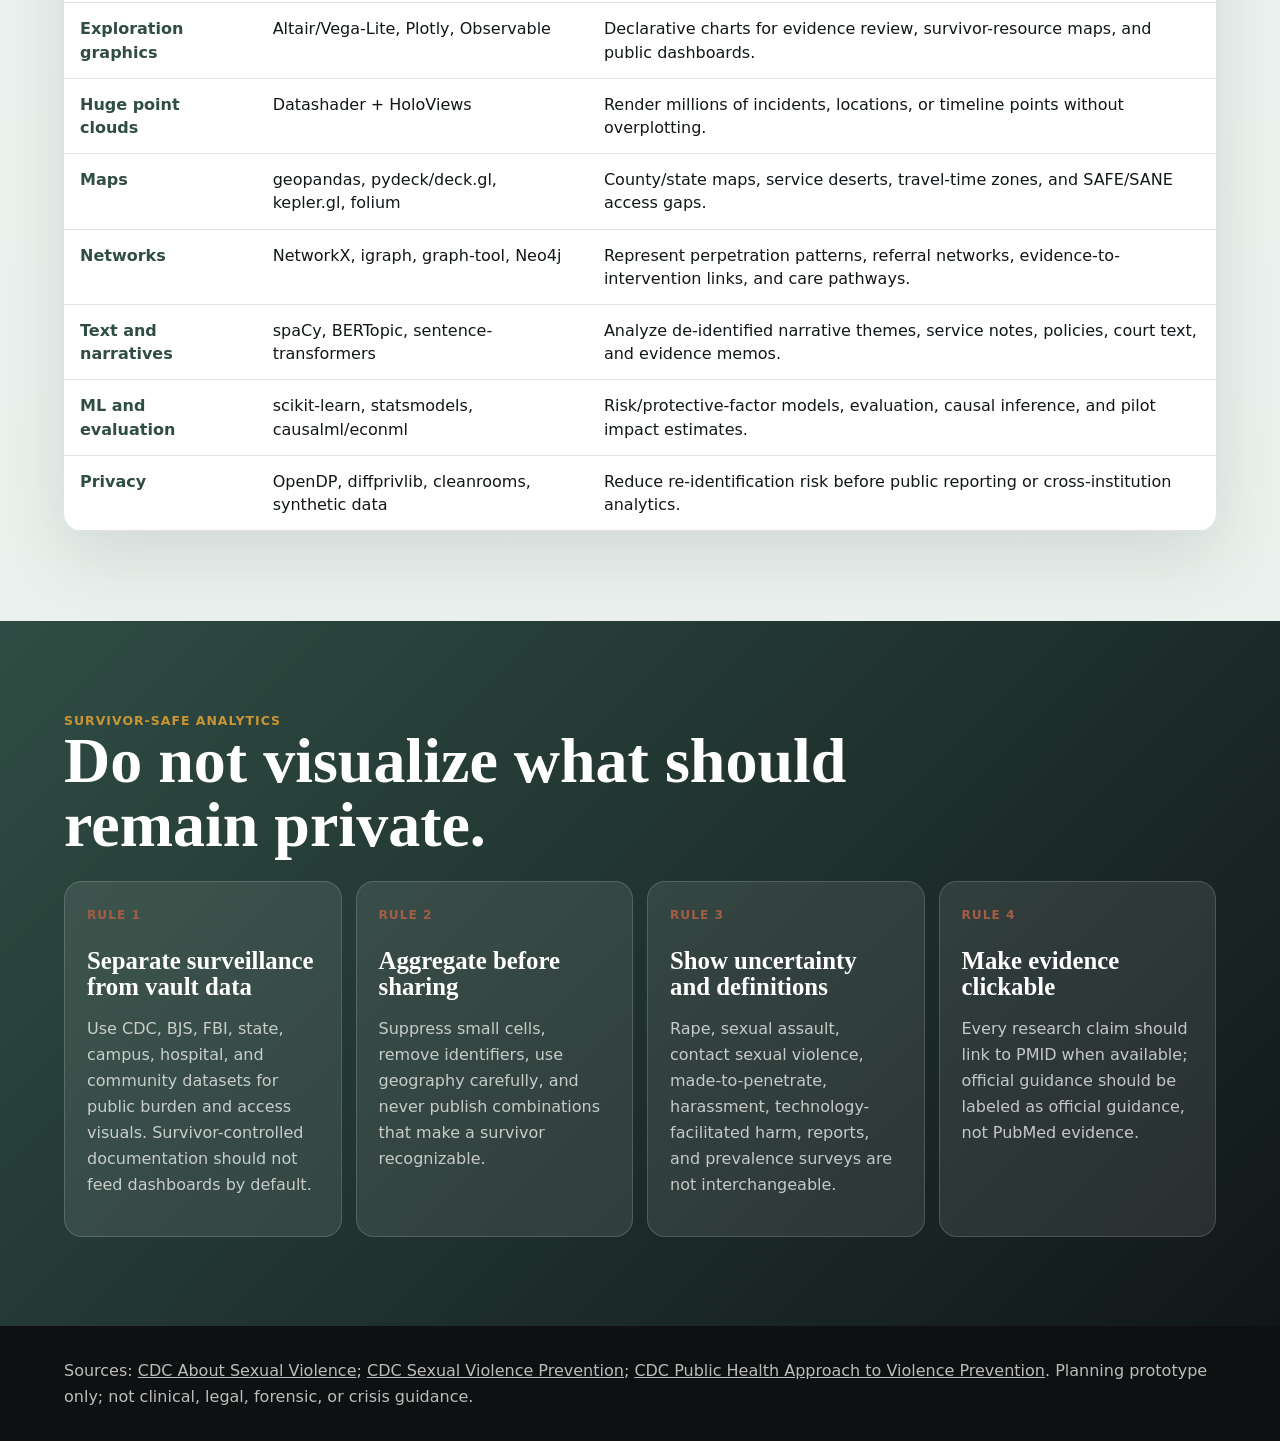
==== commit 8db1d502: "Improve mobile layout across review pages" ====
--- a/data-atlas.html
+++ b/data-atlas.html
@@ -11,14 +11,14 @@
       --line:rgba(17,23,25,.12); --shadow:0 24px 70px rgba(47,77,68,.15);
     }
     * { box-sizing:border-box; }
-    body { margin:0; background:linear-gradient(180deg,#fbfaf7,#e8f0ec); color:var(--ink); font-family:Avenir Next,Segoe UI,system-ui,sans-serif; }
-    header { min-height:72vh; padding:6vw; color:#fff; display:grid; align-content:end; background:linear-gradient(90deg,rgba(12,18,19,.82),rgba(12,18,19,.32)), url('./assets/mountain-path-resilience.png') center/cover; }
+    body { margin:0; overflow-x:hidden; background:linear-gradient(180deg,#fbfaf7,#e8f0ec); color:var(--ink); font-family:Avenir Next,Segoe UI,system-ui,sans-serif; }
+    header { min-height:72vh; padding:clamp(32px,6vw,72px); color:#fff; display:grid; align-content:end; background:linear-gradient(90deg,rgba(12,18,19,.82),rgba(12,18,19,.32)), url('./assets/mountain-path-resilience.png') center/cover; }
     h1,h2,h3 { font-family:Iowan Old Style, Palatino, Georgia, serif; letter-spacing:0; }
     h1 { max-width:880px; margin:0 0 18px; font-size:clamp(3rem,9vw,7rem); line-height:.94; }
     header p { max-width:760px; margin:0; color:rgba(255,255,255,.86); font-size:1.25rem; line-height:1.65; }
     main { padding:0; }
     section { padding:clamp(48px,7vw,92px) clamp(18px,5vw,72px); }
-    .intro { background:#111719; color:#fff; display:grid; gap:28px; grid-template-columns:repeat(auto-fit,minmax(280px,1fr)); }
+    .intro { background:#111719; color:#fff; display:grid; gap:28px; grid-template-columns:repeat(auto-fit,minmax(min(280px,100%),1fr)); }
     .intro p { color:rgba(255,255,255,.75); line-height:1.7; }
     .kicker { color:var(--gold); font-weight:900; letter-spacing:.08em; text-transform:uppercase; font-size:.78rem; }
     h2 { max-width:880px; margin:0 0 24px; font-size:clamp(2rem,5vw,4.8rem); line-height:1; }
@@ -34,8 +34,8 @@
     .cards span { display:inline-block; color:var(--clay); font-weight:900; font-size:.76rem; letter-spacing:.08em; text-transform:uppercase; margin-bottom:26px; }
     .cards h3 { margin:0 0 10px; font-size:1.55rem; line-height:1.05; }
     .cards p { color:var(--muted); line-height:1.62; }
-    .network-wrap { overflow:auto; border-radius:24px; background:#111719; padding:20px; box-shadow:var(--shadow); }
-    .network { min-width:980px; width:100%; }
+    .network-wrap { overflow:auto; overscroll-behavior-inline:contain; -webkit-overflow-scrolling:touch; border-radius:24px; background:#111719; padding:20px; box-shadow:var(--shadow); }
+    .network { min-width:980px; width:100%; max-width:none; }
     .network path { fill:none; stroke:url(#line); stroke-width:2; opacity:.42; }
     .node rect { fill:rgba(255,255,255,.1); stroke:rgba(255,255,255,.2); }
     .node.source rect { fill:rgba(201,149,53,.18); }
@@ -54,15 +54,50 @@
     a { color:inherit; }
     
     @media (max-width:720px) {
-      header { min-height:72vh; padding:24px; background-position:38% center; }
-      h1 { font-size:clamp(2.6rem,14vw,4.8rem); }
+      header,
+      main,
+      section,
+      footer {
+        width:100vw;
+        max-width:100vw;
+      }
+
+      header,
+      main,
+      section,
+      .intro,
+      .intro > *,
+      section > *,
+      .bar-row,
+      .cards article {
+        min-width:0;
+        max-width:100%;
+      }
+
+      header { min-height:68vh; padding:24px 18px; background-position:38% center; }
+      header > *,
+      section > *,
+      footer > * {
+        width:calc(100vw - 36px);
+        max-width:calc(100vw - 36px);
+      }
+      h1 { max-width:100%; font-size:2.35rem; line-height:1.04; }
+      h2 { max-width:100%; font-size:2rem; line-height:1.08; }
       header p { font-size:1.05rem; }
       section { padding:44px 18px; }
       .bar-row { grid-template-columns:1fr; }
       .cards article { min-height:auto; }
+      .cards { grid-template-columns:1fr; }
       table { display:block; overflow-x:auto; white-space:normal; }
       th,td { min-width:12rem; }
-      .network-wrap { margin-inline:-18px; border-radius:0; }
+      .network-wrap { margin-inline:-18px; border-radius:0; padding:14px 18px; }
+      .network { min-width:760px; }
+    }
+
+    @media (max-width:380px) {
+      h1 { font-size:2.55rem; }
+      h2 { font-size:2.05rem; }
+      .network { min-width:680px; }
     }
 
   </style>
@@ -286,4 +321,4 @@
   Sources: <a href="https://www.cdc.gov/sexual-violence/about/index.html">CDC About Sexual Violence</a>; <a href="https://www.cdc.gov/sexual-violence/prevention/index.html">CDC Sexual Violence Prevention</a>; <a href="https://www.cdc.gov/violence-prevention/about/about-the-public-health-approach-to-violence-prevention.html">CDC Public Health Approach to Violence Prevention</a>. Planning prototype only; not clinical, legal, forensic, or crisis guidance.
 </footer>
 </body>
-</html>+</html>
